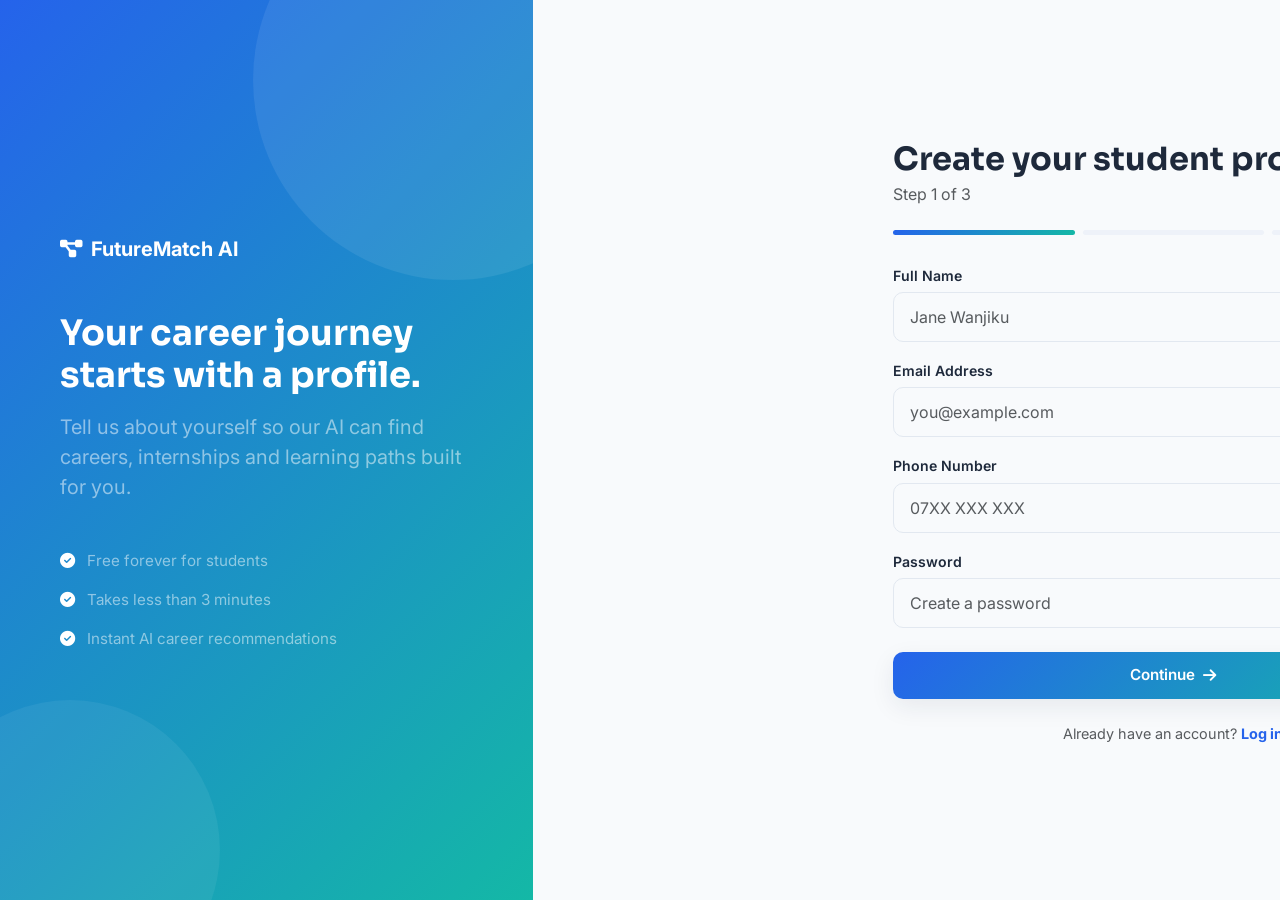
==== register.html @ 55854dee "Initial commit" ====
<!DOCTYPE html>
<html lang="en">
<head>
<meta charset="UTF-8">
<meta name="viewport" content="width=device-width, initial-scale=1.0">
<title>Create Account — FutureMatch AI</title>
<link rel="preconnect" href="https://fonts.googleapis.com">
<link href="https://fonts.googleapis.com/css2?family=Sora:wght@400;600;700;800&family=Inter:wght@400;500;600;700&display=swap" rel="stylesheet">
<link href="https://cdnjs.cloudflare.com/ajax/libs/bootstrap/5.3.3/css/bootstrap.min.css" rel="stylesheet">
<link href="https://cdnjs.cloudflare.com/ajax/libs/font-awesome/6.5.1/css/all.min.css" rel="stylesheet">
<link href="css/style.css" rel="stylesheet">
<link href="css/dashboard.css" rel="stylesheet">
<link href="css/responsive.css" rel="stylesheet">
</head>
<body>

<div id="loading-screen">
  <div class="loader-logo"><i class="fa-solid fa-diagram-project"></i> FutureMatch AI</div>
  <div class="loader-bar"></div>
</div>

<div class="auth-wrapper">
  <div class="col-lg-5 auth-visual d-none d-lg-flex">
    <div class="content">
      <a href="index.html" class="d-inline-flex align-items-center gap-2 text-white text-decoration-none mb-5 fs-5 fw-bold">
        <i class="fa-solid fa-diagram-project"></i> FutureMatch AI
      </a>
      <h1 class="text-white mb-3" style="font-size:2.2rem;">Your career journey starts with a profile.</h1>
      <p class="text-white-50 fs-5 mb-5">Tell us about yourself so our AI can find careers, internships and learning paths built for you.</p>
      <ul class="list-unstyled text-white-50" style="font-size:0.95rem;">
        <li class="mb-3"><i class="fa-solid fa-circle-check text-white me-2"></i> Free forever for students</li>
        <li class="mb-3"><i class="fa-solid fa-circle-check text-white me-2"></i> Takes less than 3 minutes</li>
        <li class="mb-3"><i class="fa-solid fa-circle-check text-white me-2"></i> Instant AI career recommendations</li>
      </ul>
    </div>
  </div>

  <div class="col-lg-7 auth-form-side w-100">
    <div class="auth-card" style="max-width:560px;">
      <div class="logo-row d-lg-none">
        <span class="brand-icon"><i class="fa-solid fa-diagram-project"></i></span>
        <span class="fw-bold fs-5">FutureMatch AI</span>
      </div>
      <div class="d-flex justify-content-between align-items-center mb-4">
        <div>
          <h2 class="mb-1">Create your student profile</h2>
          <p class="text-muted mb-0">Step <span id="stepIndicatorText">1</span> of 3</p>
        </div>
        <button class="theme-toggle-btn"><i class="fa-solid fa-moon"></i></button>
      </div>

      <div class="step-indicator">
        <div class="dot active" id="dot1"></div>
        <div class="dot" id="dot2"></div>
        <div class="dot" id="dot3"></div>
      </div>

      <form id="registerForm">
        <!-- Step 1: Basic info -->
        <div class="form-step active" id="step1">
          <div class="mb-3">
            <label class="form-label">Full Name</label>
            <input type="text" id="regName" class="form-control" placeholder="Jane Wanjiku" required>
          </div>
          <div class="mb-3">
            <label class="form-label">Email Address</label>
            <input type="email" id="regEmail" class="form-control" placeholder="you@example.com" required>
          </div>
          <div class="mb-3">
            <label class="form-label">Phone Number</label>
            <input type="tel" id="regPhone" class="form-control" placeholder="07XX XXX XXX" required>
          </div>
          <div class="mb-4">
            <label class="form-label">Password</label>
            <input type="password" id="regPassword" class="form-control" placeholder="Create a password" required minlength="4">
          </div>
          <button type="button" class="btn btn-primary btn-block" onclick="goToStep(2)">Continue <i class="fa-solid fa-arrow-right"></i></button>
        </div>

        <!-- Step 2: Institution & Course -->
        <div class="form-step" id="step2">
          <div class="mb-3">
            <label class="form-label">Institution</label>
            <input type="text" id="regInstitution" class="form-control" placeholder="e.g. Kabete National Polytechnic" required>
          </div>
          <div class="mb-4">
            <label class="form-label">Course of Study</label>
            <select id="regCourse" class="form-select" required>
              <option value="">Select your course</option>
              <option>ICT / Computer Studies</option>
              <option>Electrical Engineering</option>
              <option>Mechanical Engineering</option>
              <option>Business Studies</option>
              <option>Design & Media</option>
              <option>Other</option>
            </select>
          </div>
          <div class="d-flex gap-2">
            <button type="button" class="btn btn-outline btn-block" onclick="goToStep(1)"><i class="fa-solid fa-arrow-left"></i> Back</button>
            <button type="button" class="btn btn-primary btn-block" onclick="goToStep(3)">Continue <i class="fa-solid fa-arrow-right"></i></button>
          </div>
        </div>

        <!-- Step 3: Skills & Interests -->
        <div class="form-step" id="step3">
          <div class="mb-4">
            <label class="form-label">Your Skills <span class="text-muted fw-normal">(select all that apply)</span></label>
            <div class="chip-select" id="skillChips"></div>
          </div>
          <div class="mb-4">
            <label class="form-label">Your Interests <span class="text-muted fw-normal">(select all that apply)</span></label>
            <div class="chip-select" id="interestChips"></div>
          </div>
          <div class="d-flex gap-2">
            <button type="button" class="btn btn-outline btn-block" onclick="goToStep(2)"><i class="fa-solid fa-arrow-left"></i> Back</button>
            <button type="submit" class="btn btn-primary btn-block">Create Account <i class="fa-solid fa-check"></i></button>
          </div>
        </div>
      </form>

      <p class="text-center text-muted mt-4" style="font-size:0.9rem;">
        Already have an account? <a href="login.html" class="fw-bold" style="color:var(--primary);">Log in</a>
      </p>
    </div>
  </div>
</div>

<script src="https://cdnjs.cloudflare.com/ajax/libs/bootstrap/5.3.3/js/bootstrap.bundle.min.js"></script>
<script src="js/data.js"></script>
<script src="js/app.js"></script>
<script>
  // Populate skill & interest chips from data.js
  const skillChipsEl = document.getElementById("skillChips");
  SKILL_OPTIONS.forEach(s => skillChipsEl.insertAdjacentHTML("beforeend", `<div class="chip" data-value="${s}">${s}</div>`));

  const interestChipsEl = document.getElementById("interestChips");
  INTEREST_OPTIONS.forEach(i => interestChipsEl.insertAdjacentHTML("beforeend", `<div class="chip" data-value="${i}">${i}</div>`));

  initChipGroup("#skillChips");
  initChipGroup("#interestChips");

  function goToStep(step) {
    // Basic validation for step 1
    if (step === 2) {
      const name = document.getElementById("regName").value.trim();
      const email = document.getElementById("regEmail").value.trim();
      const phone = document.getElementById("regPhone").value.trim();
      const password = document.getElementById("regPassword").value;
      if (!name || !email || !phone || password.length < 4) {
        alert("Please fill in all fields. Password must be at least 4 characters.");
        return;
      }
    }
    if (step === 3) {
      const institution = document.getElementById("regInstitution").value.trim();
      const course = document.getElementById("regCourse").value;
      if (!institution || !course) {
        alert("Please complete your institution and course.");
        return;
      }
    }
    document.querySelectorAll(".form-step").forEach(el => el.classList.remove("active"));
    document.getElementById("step" + step).classList.add("active");
    document.querySelectorAll(".step-indicator .dot").forEach((dot, i) => {
      dot.classList.toggle("active", i < step);
    });
    document.getElementById("stepIndicatorText").textContent = step;
  }

  document.getElementById("registerForm").addEventListener("submit", function (e) {
    e.preventDefault();
    const skills = getActiveChips("#skillChips");
    const interests = getActiveChips("#interestChips");
    if (!skills.length || !interests.length) {
      alert("Please select at least one skill and one interest.");
      return;
    }
    FMAuth.saveUser({
      name: document.getElementById("regName").value.trim(),
      email: document.getElementById("regEmail").value.trim(),
      phone: document.getElementById("regPhone").value.trim(),
      institution: document.getElementById("regInstitution").value.trim(),
      course: document.getElementById("regCourse").value,
      skills: skills,
      interests: interests,
      loggedIn: true
    });
    window.location.href = "assessment.html";
  });
</script>
</body>
</html>
---- css/style.css ----
/* ============================================================
   FutureMatch AI — style.css
   Global tokens + base styles + landing page.
   ============================================================ */

/* ---------- Design Tokens ---------- */
:root {
  --primary: #2563EB;
  --primary-dark: #1D4ED8;
  --primary-light: #93C5FD;
  --secondary: #14B8A6;
  --accent: #F59E0B;
  --bg: #F8FAFC;
  --bg-alt: #EEF2F9;
  --text-dark: #1E293B;
  --text-muted: #64748B;
  --white: #FFFFFF;
  --border: #E2E8F0;
  --radius-sm: 10px;
  --radius-md: 16px;
  --radius-lg: 24px;
  --shadow-sm: 0 2px 8px rgba(30, 41, 59, 0.06);
  --shadow-md: 0 8px 24px rgba(30, 41, 59, 0.08);
  --shadow-lg: 0 20px 45px rgba(37, 99, 235, 0.15);
  --gradient-primary: linear-gradient(135deg, #2563EB 0%, #14B8A6 100%);
  --gradient-accent: linear-gradient(135deg, #F59E0B 0%, #EF4444 100%);
  --font-display: 'Sora', sans-serif;
  --font-body: 'Inter', sans-serif;
  --transition: all 0.3s cubic-bezier(0.4, 0, 0.2, 1);
}

[data-theme="dark"] {
  --bg: #0F172A;
  --bg-alt: #1E293B;
  --text-dark: #F1F5F9;
  --text-muted: #94A3B8;
  --white: #1E293B;
  --border: #334155;
  --shadow-sm: 0 2px 8px rgba(0, 0, 0, 0.3);
  --shadow-md: 0 8px 24px rgba(0, 0, 0, 0.35);
}

/* ---------- Base ---------- */
* { box-sizing: border-box; }

html { scroll-behavior: smooth; }

body {
  font-family: var(--font-body);
  background: var(--bg);
  color: var(--text-dark);
  margin: 0;
  transition: background 0.4s ease, color 0.4s ease;
  overflow-x: hidden;
}

h1, h2, h3, h4, h5, h6 {
  font-family: var(--font-display);
  font-weight: 700;
  color: var(--text-dark);
}

a { text-decoration: none; color: inherit; }

::selection { background: var(--primary-light); color: var(--text-dark); }

.section-eyebrow {
  display: inline-flex;
  align-items: center;
  gap: 8px;
  font-size: 0.78rem;
  font-weight: 700;
  letter-spacing: 0.08em;
  text-transform: uppercase;
  color: var(--primary);
  background: rgba(37, 99, 235, 0.08);
  padding: 6px 14px;
  border-radius: 999px;
  margin-bottom: 14px;
}

.section-title { font-size: clamp(1.8rem, 3.5vw, 2.6rem); margin-bottom: 12px; }
.section-subtitle { color: var(--text-muted); font-size: 1.05rem; max-width: 640px; }
.text-gradient {
  background: var(--gradient-primary);
  -webkit-background-clip: text;
  background-clip: text;
  color: transparent;
}

/* ---------- Buttons ---------- */
.btn {
  display: inline-flex;
  align-items: center;
  justify-content: center;
  gap: 8px;
  font-family: var(--font-body);
  font-weight: 600;
  border-radius: var(--radius-sm);
  padding: 12px 26px;
  border: none;
  cursor: pointer;
  transition: var(--transition);
  font-size: 0.95rem;
}
.btn-primary {
  background: var(--gradient-primary);
  color: #fff;
  box-shadow: var(--shadow-md);
}
.btn-primary:hover { transform: translateY(-3px); box-shadow: var(--shadow-lg); color: #fff; }
.btn-outline {
  background: transparent;
  border: 2px solid var(--primary);
  color: var(--primary);
}
.btn-outline:hover { background: var(--primary); color: #fff; transform: translateY(-3px); }
.btn-accent {
  background: var(--gradient-accent);
  color: #fff;
  box-shadow: 0 8px 24px rgba(245, 158, 11, 0.25);
}
.btn-accent:hover { transform: translateY(-3px); color: #fff; }
.btn-light { background: #fff; color: var(--primary); }
.btn-light:hover { transform: translateY(-3px); color: var(--primary); }
.btn-block { width: 100%; }
.btn-sm { padding: 8px 18px; font-size: 0.85rem; }

/* ---------- Loading Screen ---------- */
#loading-screen {
  position: fixed; inset: 0; z-index: 9999;
  background: var(--gradient-primary);
  display: flex; align-items: center; justify-content: center;
  flex-direction: column; gap: 18px;
  transition: opacity 0.6s ease, visibility 0.6s ease;
}
#loading-screen.hidden { opacity: 0; visibility: hidden; }
.loader-logo {
  font-family: var(--font-display); font-weight: 800; font-size: 1.8rem; color: #fff;
  display: flex; align-items: center; gap: 10px;
}
.loader-bar {
  width: 180px; height: 4px; background: rgba(255,255,255,0.25); border-radius: 4px; overflow: hidden;
}
.loader-bar::after {
  content: ''; display: block; width: 40%; height: 100%; background: #fff; border-radius: 4px;
  animation: loaderMove 1.1s ease-in-out infinite;
}
@keyframes loaderMove {
  0% { transform: translateX(-100%); }
  100% { transform: translateX(350%); }
}

/* ---------- Navbar ---------- */
.navbar {
  position: fixed; top: 0; left: 0; right: 0; z-index: 1000;
  padding: 16px 0;
  background: rgba(248, 250, 252, 0.7);
  backdrop-filter: blur(16px);
  -webkit-backdrop-filter: blur(16px);
  border-bottom: 1px solid rgba(226, 232, 240, 0.6);
  transition: var(--transition);
}
[data-theme="dark"] .navbar { background: rgba(15, 23, 42, 0.75); border-bottom-color: rgba(51,65,85,0.6); }
.navbar.scrolled { box-shadow: var(--shadow-sm); padding: 10px 0; }
.navbar-brand {
  font-family: var(--font-display); font-weight: 800; font-size: 1.35rem;
  display: flex; align-items: center; gap: 10px; color: var(--text-dark);
}
.navbar-brand .brand-icon {
  width: 38px; height: 38px; border-radius: 10px; background: var(--gradient-primary);
  display: flex; align-items: center; justify-content: center; color: #fff; font-size: 1rem;
}
.nav-link-custom {
  font-weight: 600; font-size: 0.94rem; color: var(--text-dark) !important;
  padding: 8px 16px !important; border-radius: 999px; transition: var(--transition);
}
.nav-link-custom:hover, .nav-link-custom.active { background: rgba(37,99,235,0.08); color: var(--primary) !important; }
.theme-toggle-btn {
  width: 40px; height: 40px; border-radius: 50%; border: 1px solid var(--border);
  background: var(--white); display: flex; align-items: center; justify-content: center;
  cursor: pointer; color: var(--text-dark); transition: var(--transition);
}
.theme-toggle-btn:hover { border-color: var(--primary); color: var(--primary); }

/* ---------- Hero ---------- */
.hero {
  padding: 160px 0 100px;
  position: relative;
  overflow: hidden;
  background:
    radial-gradient(circle at 15% 20%, rgba(37,99,235,0.10), transparent 40%),
    radial-gradient(circle at 85% 30%, rgba(20,184,166,0.12), transparent 45%);
}
.hero-badge {
  display: inline-flex; align-items: center; gap: 8px;
  background: rgba(20,184,166,0.1); color: var(--secondary);
  padding: 8px 16px; border-radius: 999px; font-weight: 600; font-size: 0.85rem; margin-bottom: 22px;
}
.hero h1 { font-size: clamp(2.3rem, 5vw, 3.6rem); line-height: 1.12; margin-bottom: 20px; }
.hero p.lead { color: var(--text-muted); font-size: 1.15rem; max-width: 520px; margin-bottom: 32px; }
.hero-cta { display: flex; gap: 16px; flex-wrap: wrap; margin-bottom: 44px; }
.hero-trust { display: flex; align-items: center; gap: 14px; }
.hero-trust .avatars { display: flex; }
.hero-trust .avatars span {
  width: 34px; height: 34px; border-radius: 50%; background: var(--gradient-primary); color: #fff;
  font-size: 0.7rem; font-weight: 700; display: flex; align-items: center; justify-content: center;
  border: 2px solid var(--bg); margin-left: -10px;
}
.hero-trust .avatars span:first-child { margin-left: 0; }
.hero-visual {
  position: relative;
}
.hero-card-main {
  background: rgba(255,255,255,0.75);
  backdrop-filter: blur(20px);
  border: 1px solid rgba(255,255,255,0.5);
  border-radius: var(--radius-lg);
  box-shadow: var(--shadow-lg);
  padding: 28px;
  transform: rotate(-2deg);
}
[data-theme="dark"] .hero-card-main { background: rgba(30,41,59,0.75); border-color: rgba(51,65,85,0.6); }
.hero-card-main .match-ring { display: flex; align-items: center; gap: 16px; margin-bottom: 18px; }
.hero-float-card {
  position: absolute;
  background: var(--white);
  border-radius: var(--radius-md);
  box-shadow: var(--shadow-md);
  padding: 14px 18px;
  display: flex; align-items: center; gap: 10px;
  animation: floatY 4s ease-in-out infinite;
  font-weight: 600; font-size: 0.85rem;
}
.hero-float-card.card-1 { top: -20px; right: -10px; animation-delay: 0s; }
.hero-float-card.card-2 { bottom: 10px; left: -30px; animation-delay: 1.2s; }
@keyframes floatY { 0%,100% { transform: translateY(0);} 50% { transform: translateY(-14px);} }

/* ---------- Stats strip ---------- */
.stats-strip {
  background: var(--gradient-primary);
  padding: 50px 0;
}
.stat-item { text-align: center; color: #fff; }
.stat-number { font-family: var(--font-display); font-size: clamp(1.8rem,3vw,2.6rem); font-weight: 800; }
.stat-label { opacity: 0.85; font-size: 0.9rem; font-weight: 500; }

/* ---------- Problem / Solution ---------- */
.problem-solution { padding: 100px 0; }
.ps-card {
  border-radius: var(--radius-lg); padding: 36px; height: 100%;
  border: 1px solid var(--border);
}
.ps-card.problem { background: linear-gradient(160deg, rgba(239,68,68,0.06), transparent); }
.ps-card.solution { background: linear-gradient(160deg, rgba(20,184,166,0.08), transparent); }
.ps-icon {
  width: 54px; height: 54px; border-radius: 14px; display: flex; align-items: center; justify-content: center;
  font-size: 1.3rem; margin-bottom: 18px; color: #fff;
}
.ps-card.problem .ps-icon { background: linear-gradient(135deg,#EF4444,#F59E0B); }
.ps-card.solution .ps-icon { background: var(--gradient-primary); }
.ps-list { list-style: none; padding: 0; margin: 18px 0 0; }
.ps-list li { display: flex; gap: 10px; margin-bottom: 12px; color: var(--text-muted); font-size: 0.95rem; }
.ps-list li i { color: var(--secondary); margin-top: 3px; }
.ps-card.problem .ps-list li i { color: #EF4444; }

/* ---------- Features ---------- */
.features { padding: 100px 0; background: var(--bg-alt); }
.feature-card {
  background: var(--white); border-radius: var(--radius-lg); padding: 32px;
  height: 100%; border: 1px solid var(--border); transition: var(--transition);
  box-shadow: var(--shadow-sm);
}
.feature-card:hover { transform: translateY(-8px); box-shadow: var(--shadow-lg); border-color: transparent; }
.feature-icon {
  width: 56px; height: 56px; border-radius: 16px; display: flex; align-items: center; justify-content: center;
  font-size: 1.4rem; color: #fff; margin-bottom: 20px; background: var(--gradient-primary);
}
.feature-card:nth-child(2) .feature-icon,
.feature-card:nth-of-type(2n) .feature-icon { background: linear-gradient(135deg,#14B8A6,#2563EB); }
.feature-card h4 { font-size: 1.15rem; margin-bottom: 10px; }
.feature-card p { color: var(--text-muted); font-size: 0.93rem; margin: 0; }

/* ---------- How it works ---------- */
.how-it-works { padding: 100px 0; }
.step-card { text-align: center; padding: 20px; position: relative; }
.step-number {
  width: 62px; height: 62px; border-radius: 50%; background: var(--gradient-primary); color: #fff;
  display: flex; align-items: center; justify-content: center; font-family: var(--font-display);
  font-weight: 800; font-size: 1.3rem; margin: 0 auto 20px; box-shadow: var(--shadow-md);
}
.step-card h5 { margin-bottom: 8px; }
.step-card p { color: var(--text-muted); font-size: 0.9rem; }
.step-connector {
  position: absolute; top: 30px; left: calc(50% + 45px); width: calc(100% - 90px);
  border-top: 2px dashed var(--border);
}

/* ---------- Testimonials ---------- */
.testimonials { padding: 100px 0; background: var(--bg-alt); }
.testimonial-card {
  background: var(--white); border-radius: var(--radius-lg); padding: 30px;
  box-shadow: var(--shadow-sm); border: 1px solid var(--border); height: 100%;
}
.testimonial-card .quote-icon { color: var(--primary-light); font-size: 1.8rem; margin-bottom: 14px; }
.testimonial-card p.quote { color: var(--text-dark); font-size: 0.95rem; margin-bottom: 20px; }
.testimonial-person { display: flex; align-items: center; gap: 12px; }
.testimonial-avatar {
  width: 44px; height: 44px; border-radius: 50%; background: var(--gradient-primary); color: #fff;
  display: flex; align-items: center; justify-content: center; font-weight: 700; font-size: 0.85rem;
}
.testimonial-person .name { font-weight: 700; font-size: 0.9rem; }
.testimonial-person .role { color: var(--text-muted); font-size: 0.78rem; }

/* ---------- Team ---------- */
.team-section { padding: 100px 0; }
.team-card { text-align: center; padding: 24px; border-radius: var(--radius-lg); transition: var(--transition); }
.team-card:hover { background: var(--bg-alt); transform: translateY(-6px); }
.team-avatar {
  width: 90px; height: 90px; border-radius: 50%; background: var(--gradient-primary); color: #fff;
  display: flex; align-items: center; justify-content: center; font-weight: 800; font-size: 1.5rem;
  margin: 0 auto 16px; box-shadow: var(--shadow-md);
}
.team-card h5 { margin-bottom: 4px; }
.team-card p { color: var(--text-muted); font-size: 0.85rem; margin: 0; }

/* ---------- FAQ ---------- */
.faq-section { padding: 100px 0; background: var(--bg-alt); }
.accordion-item {
  border: 1px solid var(--border) !important; border-radius: var(--radius-md) !important;
  margin-bottom: 14px; overflow: hidden; background: var(--white) !important;
}
.accordion-button {
  font-weight: 700 !important; background: var(--white) !important; color: var(--text-dark) !important;
  padding: 20px !important;
}
.accordion-button:not(.collapsed) { color: var(--primary) !important; box-shadow: none !important; }
.accordion-button:focus { box-shadow: none !important; }
.accordion-body { color: var(--text-muted); padding: 0 20px 20px !important; }

/* ---------- Contact ---------- */
.contact-section { padding: 100px 0; }
.contact-form-card {
  background: var(--white); border-radius: var(--radius-lg); padding: 40px;
  box-shadow: var(--shadow-md); border: 1px solid var(--border);
}
.form-control, .form-select {
  border-radius: var(--radius-sm) !important; border: 1px solid var(--border) !important;
  padding: 12px 16px !important; background: var(--bg) !important; color: var(--text-dark) !important;
}
.form-control:focus, .form-select:focus {
  border-color: var(--primary) !important; box-shadow: 0 0 0 4px rgba(37,99,235,0.12) !important;
}
.form-label { font-weight: 600; font-size: 0.88rem; margin-bottom: 6px; }
.contact-info-item { display: flex; gap: 16px; margin-bottom: 26px; }
.contact-info-icon {
  width: 48px; height: 48px; border-radius: 14px; background: rgba(37,99,235,0.1); color: var(--primary);
  display: flex; align-items: center; justify-content: center; font-size: 1.1rem; flex-shrink: 0;
}

/* ---------- Footer ---------- */
.site-footer { background: #0F172A; color: #CBD5E1; padding: 70px 0 24px; }
.site-footer h6 { color: #fff; font-weight: 700; margin-bottom: 18px; font-size: 0.95rem; }
.site-footer a.footer-link { color: #94A3B8; font-size: 0.9rem; display: block; margin-bottom: 10px; transition: var(--transition); }
.site-footer a.footer-link:hover { color: var(--secondary); padding-left: 4px; }
.footer-brand { display: flex; align-items: center; gap: 10px; margin-bottom: 16px; }
.footer-social { display: flex; gap: 10px; margin-top: 18px; }
.footer-social a {
  width: 38px; height: 38px; border-radius: 50%; background: rgba(255,255,255,0.06);
  display: flex; align-items: center; justify-content: center; color: #fff; transition: var(--transition);
}
.footer-social a:hover { background: var(--gradient-primary); transform: translateY(-3px); }
.footer-bottom { border-top: 1px solid rgba(255,255,255,0.08); margin-top: 40px; padding-top: 24px; text-align: center; font-size: 0.82rem; color: #64748B; }

/* ---------- Back to top ---------- */
#back-to-top {
  position: fixed; bottom: 28px; right: 28px; width: 48px; height: 48px; border-radius: 50%;
  background: var(--gradient-primary); color: #fff; display: flex; align-items: center; justify-content: center;
  box-shadow: var(--shadow-lg); border: none; cursor: pointer; z-index: 900;
  opacity: 0; visibility: hidden; transform: translateY(20px); transition: var(--transition);
}
#back-to-top.visible { opacity: 1; visibility: visible; transform: translateY(0); }

/* ---------- Scroll reveal ---------- */
.reveal { opacity: 0; transform: translateY(30px); transition: opacity 0.7s ease, transform 0.7s ease; }
.reveal.visible { opacity: 1; transform: translateY(0); }

/* ---------- Auth Pages ---------- */
.auth-wrapper {
  min-height: 100vh; display: flex; align-items: stretch;
}
.auth-visual {
  background: var(--gradient-primary); color: #fff; display: flex; flex-direction: column;
  justify-content: center; padding: 60px; position: relative; overflow: hidden;
}
.auth-visual::before {
  content: ''; position: absolute; width: 400px; height: 400px; border-radius: 50%;
  background: rgba(255,255,255,0.08); top: -120px; right: -120px;
}
.auth-visual::after {
  content: ''; position: absolute; width: 300px; height: 300px; border-radius: 50%;
  background: rgba(255,255,255,0.06); bottom: -100px; left: -80px;
}
.auth-visual .content { position: relative; z-index: 2; }
.auth-form-side { display: flex; align-items: center; justify-content: center; padding: 40px 20px; background: var(--bg); }
.auth-card { width: 100%; max-width: 440px; }
.auth-card .logo-row { display: flex; align-items: center; gap: 10px; margin-bottom: 30px; }
.auth-tabs { display: flex; gap: 8px; background: var(--bg-alt); padding: 6px; border-radius: 999px; margin-bottom: 30px; }
.auth-tabs a { flex: 1; text-align: center; padding: 10px; border-radius: 999px; font-weight: 600; font-size: 0.9rem; color: var(--text-muted); }
.auth-tabs a.active { background: var(--white); color: var(--primary); box-shadow: var(--shadow-sm); }
.form-check-label { font-size: 0.88rem; color: var(--text-muted); }
.divider-text { display: flex; align-items: center; gap: 12px; color: var(--text-muted); font-size: 0.82rem; margin: 24px 0; }
.divider-text::before, .divider-text::after { content: ''; flex: 1; height: 1px; background: var(--border); }
.social-auth-btn {
  display: flex; align-items: center; justify-content: center; gap: 10px; width: 100%;
  border: 1px solid var(--border); background: var(--white); padding: 11px; border-radius: var(--radius-sm);
  font-weight: 600; font-size: 0.88rem; color: var(--text-dark); margin-bottom: 10px; transition: var(--transition);
}
.social-auth-btn:hover { border-color: var(--primary); }

/* ---------- Chips ---------- */
.chip-select { display: flex; flex-wrap: wrap; gap: 8px; }
.chip {
  padding: 8px 16px; border-radius: 999px; border: 1.5px solid var(--border); font-size: 0.85rem;
  cursor: pointer; transition: var(--transition); font-weight: 600; color: var(--text-muted); background: var(--white);
}
.chip.active { background: var(--gradient-primary); color: #fff; border-color: transparent; }

/* ---------- Misc utility ---------- */
.badge-soft { background: rgba(37,99,235,0.1); color: var(--primary); font-weight: 600; padding: 5px 12px; border-radius: 999px; font-size: 0.75rem; }
.badge-soft.teal { background: rgba(20,184,166,0.12); color: var(--secondary); }
.badge-soft.amber { background: rgba(245,158,11,0.12); color: var(--accent); }
---- css/dashboard.css ----
/* ============================================================
   FutureMatch AI — dashboard.css
   Styles for all "app" screens: dashboard, assessment, careers,
   jobs, employer dashboard, admin dashboard.
   ============================================================ */

.app-body { background: var(--bg); min-height: 100vh; }

/* ---------- App shell / sidebar ---------- */
.app-shell { display: flex; min-height: 100vh; }

.app-sidebar {
  width: 260px; flex-shrink: 0; background: var(--white); border-right: 1px solid var(--border);
  padding: 24px 18px; position: sticky; top: 0; height: 100vh; overflow-y: auto; transition: var(--transition);
  z-index: 500;
}
.sidebar-brand { display: flex; align-items: center; gap: 10px; padding: 6px 10px 24px; font-family: var(--font-display); font-weight: 800; font-size: 1.2rem; }
.sidebar-nav { list-style: none; padding: 0; margin: 0; }
.sidebar-nav .nav-section-label { font-size: 0.72rem; text-transform: uppercase; letter-spacing: 0.06em; color: var(--text-muted); font-weight: 700; padding: 16px 12px 8px; }
.sidebar-nav li a {
  display: flex; align-items: center; gap: 12px; padding: 11px 14px; border-radius: var(--radius-sm);
  color: var(--text-muted); font-weight: 600; font-size: 0.9rem; margin-bottom: 4px; transition: var(--transition);
}
.sidebar-nav li a i { width: 20px; text-align: center; }
.sidebar-nav li a:hover { background: var(--bg-alt); color: var(--text-dark); }
.sidebar-nav li a.active { background: var(--gradient-primary); color: #fff; box-shadow: var(--shadow-sm); }
.sidebar-footer-card {
  margin-top: 20px; background: var(--bg-alt); border-radius: var(--radius-md); padding: 16px; text-align: center;
}

.app-main { flex: 1; min-width: 0; }

.app-topbar {
  position: sticky; top: 0; z-index: 400; background: rgba(248,250,252,0.85); backdrop-filter: blur(14px);
  border-bottom: 1px solid var(--border); padding: 14px 28px; display: flex; align-items: center; gap: 16px;
}
[data-theme="dark"] .app-topbar { background: rgba(15,23,42,0.85); }
.topbar-search {
  flex: 1; max-width: 380px; position: relative;
}
.topbar-search input {
  width: 100%; border: 1px solid var(--border); background: var(--white); border-radius: 999px;
  padding: 9px 16px 9px 40px; font-size: 0.88rem; color: var(--text-dark);
}
.topbar-search i { position: absolute; left: 15px; top: 50%; transform: translateY(-50%); color: var(--text-muted); }
.topbar-actions { display: flex; align-items: center; gap: 10px; margin-left: auto; }
.icon-btn {
  width: 42px; height: 42px; border-radius: 50%; border: 1px solid var(--border); background: var(--white);
  display: flex; align-items: center; justify-content: center; position: relative; cursor: pointer; color: var(--text-dark);
  transition: var(--transition);
}
.icon-btn:hover { border-color: var(--primary); color: var(--primary); }
.icon-btn .dot { position: absolute; top: 8px; right: 9px; width: 8px; height: 8px; border-radius: 50%; background: var(--accent); border: 2px solid var(--white); }
.topbar-profile { display: flex; align-items: center; gap: 10px; cursor: pointer; padding: 4px 10px 4px 4px; border-radius: 999px; }
.topbar-profile:hover { background: var(--bg-alt); }
.topbar-avatar {
  width: 38px; height: 38px; border-radius: 50%; background: var(--gradient-primary); color: #fff;
  display: flex; align-items: center; justify-content: center; font-weight: 700; font-size: 0.8rem;
}
.dropdown-panel {
  position: absolute; top: 60px; right: 20px; width: 320px; background: var(--white); border-radius: var(--radius-md);
  box-shadow: var(--shadow-lg); border: 1px solid var(--border); z-index: 800; overflow: hidden;
}
.dropdown-panel-header { padding: 16px 18px; border-bottom: 1px solid var(--border); font-weight: 700; }
.dropdown-panel-body { max-height: 340px; overflow-y: auto; }
.notif-item { display: flex; gap: 12px; padding: 14px 18px; border-bottom: 1px solid var(--border); font-size: 0.85rem; }
.notif-item:last-child { border-bottom: none; }
.notif-icon { width: 36px; height: 36px; border-radius: 50%; background: rgba(37,99,235,0.1); color: var(--primary); display: flex; align-items: center; justify-content: center; flex-shrink: 0; }
.notif-item .time { color: var(--text-muted); font-size: 0.75rem; }
.profile-menu-item { display: flex; align-items: center; gap: 10px; padding: 12px 18px; font-size: 0.88rem; font-weight: 600; color: var(--text-dark); }
.profile-menu-item:hover { background: var(--bg-alt); }

.app-content { padding: 28px; }

.mobile-sidebar-toggle { display: none; background: none; border: none; font-size: 1.3rem; color: var(--text-dark); }

/* ---------- Widget Cards ---------- */
.widget-card {
  background: var(--white); border-radius: var(--radius-lg); border: 1px solid var(--border);
  box-shadow: var(--shadow-sm); padding: 24px; height: 100%;
}
.widget-card .widget-header { display: flex; align-items: center; justify-content: between; margin-bottom: 18px; }
.widget-card .widget-header h5 { margin: 0; font-size: 1.02rem; }

.welcome-banner {
  background: var(--gradient-primary); border-radius: var(--radius-lg); padding: 32px; color: #fff;
  position: relative; overflow: hidden; margin-bottom: 24px;
}
.welcome-banner::after {
  content: ''; position: absolute; width: 260px; height: 260px; background: rgba(255,255,255,0.08);
  border-radius: 50%; top: -100px; right: -60px;
}

.match-score-ring { position: relative; width: 130px; height: 130px; }
.match-score-ring svg { transform: rotate(-90deg); }
.match-score-ring .ring-bg { fill: none; stroke: rgba(255,255,255,0.25); stroke-width: 10; }
.match-score-ring .ring-fg { fill: none; stroke: #fff; stroke-width: 10; stroke-linecap: round; transition: stroke-dashoffset 1.2s ease; }
.match-score-ring .ring-label {
  position: absolute; inset: 0; display: flex; flex-direction: column; align-items: center; justify-content: center;
}
.match-score-ring .ring-label .score { font-size: 1.7rem; font-weight: 800; font-family: var(--font-display); }
.match-score-ring .ring-label .lbl { font-size: 0.7rem; opacity: 0.85; }

.stat-tile {
  background: var(--white); border: 1px solid var(--border); border-radius: var(--radius-md); padding: 20px;
  display: flex; align-items: center; gap: 14px;
}
.stat-tile .stat-icon { width: 48px; height: 48px; border-radius: 12px; display: flex; align-items: center; justify-content: center; color: #fff; font-size: 1.1rem; }
.stat-tile .stat-val { font-family: var(--font-display); font-weight: 800; font-size: 1.4rem; }
.stat-tile .stat-lbl { color: var(--text-muted); font-size: 0.8rem; }

.insight-item {
  display: flex; gap: 14px; padding: 14px 0; border-bottom: 1px solid var(--border);
}
.insight-item:last-child { border-bottom: none; }
.insight-icon {
  width: 40px; height: 40px; border-radius: 12px; background: rgba(20,184,166,0.12); color: var(--secondary);
  display: flex; align-items: center; justify-content: center; flex-shrink: 0;
}
.insight-item p { margin: 0; font-size: 0.88rem; color: var(--text-dark); }

.career-mini-card {
  display: flex; align-items: center; gap: 14px; padding: 14px; border: 1px solid var(--border); border-radius: var(--radius-md);
  margin-bottom: 10px; transition: var(--transition);
}
.career-mini-card:hover { border-color: var(--primary); transform: translateX(4px); }
.career-mini-icon {
  width: 46px; height: 46px; border-radius: 12px; background: var(--gradient-primary); color: #fff;
  display: flex; align-items: center; justify-content: center; font-size: 1.1rem; flex-shrink: 0;
}
.career-mini-card .match-pct { font-weight: 800; font-family: var(--font-display); color: var(--primary); }

.roadmap-track { list-style: none; padding: 0; margin: 0; position: relative; }
.roadmap-track li { display: flex; gap: 16px; padding-bottom: 26px; position: relative; }
.roadmap-track li:last-child { padding-bottom: 0; }
.roadmap-track li::before {
  content: ''; position: absolute; left: 13px; top: 30px; bottom: 0; width: 2px; background: var(--border);
}
.roadmap-track li:last-child::before { display: none; }
.roadmap-dot {
  width: 28px; height: 28px; border-radius: 50%; background: var(--white); border: 2px solid var(--border);
  display: flex; align-items: center; justify-content: center; flex-shrink: 0; font-size: 0.75rem; color: var(--text-muted); z-index: 1;
}
.roadmap-track li.done .roadmap-dot { background: var(--secondary); border-color: var(--secondary); color: #fff; }
.roadmap-stage { font-size: 0.72rem; text-transform: uppercase; letter-spacing: 0.05em; color: var(--text-muted); font-weight: 700; }
.roadmap-track li h6 { margin: 2px 0 0; }

.skill-progress-item { margin-bottom: 16px; }
.skill-progress-item .lbl-row { display: flex; justify-content: space-between; font-size: 0.85rem; font-weight: 600; margin-bottom: 6px; }
.progress-track { height: 8px; border-radius: 999px; background: var(--bg-alt); overflow: hidden; }
.progress-track .fill { height: 100%; border-radius: 999px; background: var(--gradient-primary); transition: width 1s ease; }

.saved-job-item { display: flex; align-items: center; gap: 12px; padding: 12px 0; border-bottom: 1px solid var(--border); }
.saved-job-item:last-child { border-bottom: none; }
.job-logo-sm {
  width: 42px; height: 42px; border-radius: 10px; background: var(--bg-alt); color: var(--primary);
  display: flex; align-items: center; justify-content: center; font-weight: 700; font-size: 0.78rem; flex-shrink: 0;
}

/* ---------- Assessment ---------- */
.assessment-wrap { max-width: 720px; margin: 0 auto; }
.quiz-progress { height: 10px; border-radius: 999px; background: var(--bg-alt); overflow: hidden; margin-bottom: 32px; }
.quiz-progress .fill { height: 100%; background: var(--gradient-primary); border-radius: 999px; transition: width 0.5s ease; }
.quiz-card {
  background: var(--white); border-radius: var(--radius-lg); border: 1px solid var(--border); box-shadow: var(--shadow-md);
  padding: 40px; text-align: center;
}
.quiz-question-num { color: var(--primary); font-weight: 700; font-size: 0.85rem; margin-bottom: 10px; }
.quiz-question { font-size: 1.4rem; margin-bottom: 30px; }
.quiz-options { display: grid; gap: 12px; text-align: left; }
.quiz-option {
  border: 1.5px solid var(--border); border-radius: var(--radius-md); padding: 16px 20px; cursor: pointer;
  transition: var(--transition); font-weight: 600; font-size: 0.95rem; display: flex; align-items: center; gap: 14px;
}
.quiz-option:hover { border-color: var(--primary); background: rgba(37,99,235,0.04); }
.quiz-option .opt-letter {
  width: 30px; height: 30px; border-radius: 50%; background: var(--bg-alt); display: flex; align-items: center;
  justify-content: center; font-size: 0.8rem; flex-shrink: 0;
}
.quiz-result-score {
  width: 160px; height: 160px; border-radius: 50%; background: var(--gradient-primary); color: #fff;
  display: flex; flex-direction: column; align-items: center; justify-content: center; margin: 0 auto 24px;
  box-shadow: var(--shadow-lg);
}
.quiz-result-score .num { font-size: 2.4rem; font-weight: 800; font-family: var(--font-display); }

/* ---------- Careers page ---------- */
.filter-bar { display: flex; flex-wrap: wrap; gap: 10px; margin-bottom: 24px; }
.career-full-card {
  background: var(--white); border-radius: var(--radius-lg); border: 1px solid var(--border); box-shadow: var(--shadow-sm);
  padding: 26px; height: 100%; transition: var(--transition);
}
.career-full-card:hover { box-shadow: var(--shadow-lg); transform: translateY(-6px); }
.career-full-card .top-row { display: flex; justify-content: space-between; align-items: flex-start; margin-bottom: 16px; }
.career-full-card .career-icon-lg {
  width: 54px; height: 54px; border-radius: 14px; background: var(--gradient-primary); color: #fff;
  display: flex; align-items: center; justify-content: center; font-size: 1.3rem;
}
.match-badge-lg {
  font-family: var(--font-display); font-weight: 800; font-size: 1.1rem; color: var(--secondary);
  background: rgba(20,184,166,0.1); padding: 6px 14px; border-radius: 999px;
}
.career-full-card p.desc { color: var(--text-muted); font-size: 0.88rem; margin-bottom: 16px; }
.skill-tag-row { display: flex; flex-wrap: wrap; gap: 6px; margin-bottom: 18px; }
.skill-tag { background: var(--bg-alt); color: var(--text-dark); font-size: 0.76rem; font-weight: 600; padding: 5px 10px; border-radius: 999px; }
.career-meta-row { display: flex; justify-content: space-between; align-items: center; font-size: 0.82rem; color: var(--text-muted); padding-top: 14px; border-top: 1px solid var(--border); }

/* ---------- Jobs page ---------- */
.job-card {
  background: var(--white); border-radius: var(--radius-lg); border: 1px solid var(--border); box-shadow: var(--shadow-sm);
  padding: 22px; margin-bottom: 14px; transition: var(--transition);
}
.job-card:hover { box-shadow: var(--shadow-md); border-color: var(--primary-light); }
.job-card .job-top { display: flex; gap: 14px; align-items: flex-start; }
.job-logo {
  width: 52px; height: 52px; border-radius: 14px; background: var(--gradient-primary); color: #fff;
  display: flex; align-items: center; justify-content: center; font-weight: 800; font-size: 0.9rem; flex-shrink: 0;
}
.job-card h6 { margin-bottom: 2px; }
.job-card .company { color: var(--text-muted); font-size: 0.85rem; }
.job-meta { display: flex; flex-wrap: wrap; gap: 14px; margin: 14px 0; font-size: 0.82rem; color: var(--text-muted); }
.job-meta span { display: flex; align-items: center; gap: 6px; }
.job-actions { display: flex; gap: 10px; align-items: center; }
.bookmark-btn {
  width: 42px; height: 42px; border-radius: 50%; border: 1px solid var(--border); background: var(--white);
  display: flex; align-items: center; justify-content: center; cursor: pointer; color: var(--text-muted); transition: var(--transition);
}
.bookmark-btn.active { background: rgba(245,158,11,0.12); border-color: var(--accent); color: var(--accent); }

/* ---------- Employer / Admin tables ---------- */
.data-table thead th { font-size: 0.76rem; text-transform: uppercase; letter-spacing: 0.04em; color: var(--text-muted); border-bottom: 2px solid var(--border); padding: 12px 16px; }
.data-table tbody td { padding: 14px 16px; font-size: 0.88rem; border-bottom: 1px solid var(--border); vertical-align: middle; }
.data-table tbody tr:hover { background: var(--bg-alt); }
.status-pill { padding: 5px 12px; border-radius: 999px; font-size: 0.75rem; font-weight: 700; }
.status-pill.new { background: rgba(37,99,235,0.1); color: var(--primary); }
.status-pill.shortlisted { background: rgba(245,158,11,0.12); color: var(--accent); }
.status-pill.hired { background: rgba(20,184,166,0.12); color: var(--secondary); }
.status-pill.rejected { background: rgba(239,68,68,0.1); color: #EF4444; }

.chart-card { background: var(--white); border: 1px solid var(--border); border-radius: var(--radius-lg); padding: 22px; box-shadow: var(--shadow-sm); }

/* ---------- Login/Register mini nav (uses navbar classes too) ---------- */
.form-step { display: none; }
.form-step.active { display: block; }
.step-indicator { display: flex; gap: 8px; margin-bottom: 28px; }
.step-indicator .dot { flex: 1; height: 5px; border-radius: 999px; background: var(--bg-alt); }
.step-indicator .dot.active { background: var(--gradient-primary); }
---- css/responsive.css ----
/* ============================================================
   FutureMatch AI — responsive.css
   Mobile-first breakpoint overrides.
   ============================================================ */

/* Tablets */
@media (max-width: 991.98px) {
  .app-sidebar {
    position: fixed; left: -280px; top: 0; height: 100vh; z-index: 1200; box-shadow: var(--shadow-lg);
  }
  .app-sidebar.open { left: 0; }
  .mobile-sidebar-toggle { display: inline-flex; align-items: center; justify-content: center; }
  .sidebar-overlay {
    display: none; position: fixed; inset: 0; background: rgba(15,23,42,0.5); z-index: 1100;
  }
  .sidebar-overlay.open { display: block; }
  .topbar-search { display: none; }
  .hero { padding: 130px 0 70px; text-align: center; }
  .hero-cta { justify-content: center; }
  .hero-trust { justify-content: center; }
  .hero-visual { margin-top: 50px; }
  .step-connector { display: none; }
  .auth-visual { display: none; }
}

/* Small tablets / large phones */
@media (max-width: 767.98px) {
  .section-title { font-size: 1.7rem; }
  .app-content { padding: 18px; }
  .app-topbar { padding: 12px 16px; }
  .welcome-banner { padding: 24px; text-align: center; }
  .welcome-banner .match-score-ring { margin: 20px auto 0; }
  .quiz-card { padding: 26px 20px; }
  .quiz-question { font-size: 1.15rem; }
  .dropdown-panel { width: calc(100vw - 40px); right: 20px; }
  .career-full-card .top-row { flex-direction: column; gap: 12px; }
  .job-card .job-top { flex-wrap: wrap; }
  .job-actions { flex-wrap: wrap; }
  .stats-strip .stat-item { margin-bottom: 20px; }
  .footer-brand { justify-content: center; }
  .site-footer { text-align: center; }
  .footer-social { justify-content: center; }
}

/* Phones */
@media (max-width: 575.98px) {
  .hero h1 { font-size: 2rem; }
  .hero-cta .btn { width: 100%; }
  .btn-block-mobile { width: 100%; }
  .quiz-options { gap: 10px; }
  .navbar-brand span.brand-text { display: none; }
  .stat-tile { flex-direction: column; text-align: center; }
}

/* Reduced motion */
@media (prefers-reduced-motion: reduce) {
  *, *::before, *::after { animation-duration: 0.001ms !important; animation-iteration-count: 1 !important; transition-duration: 0.001ms !important; scroll-behavior: auto !important; }
}
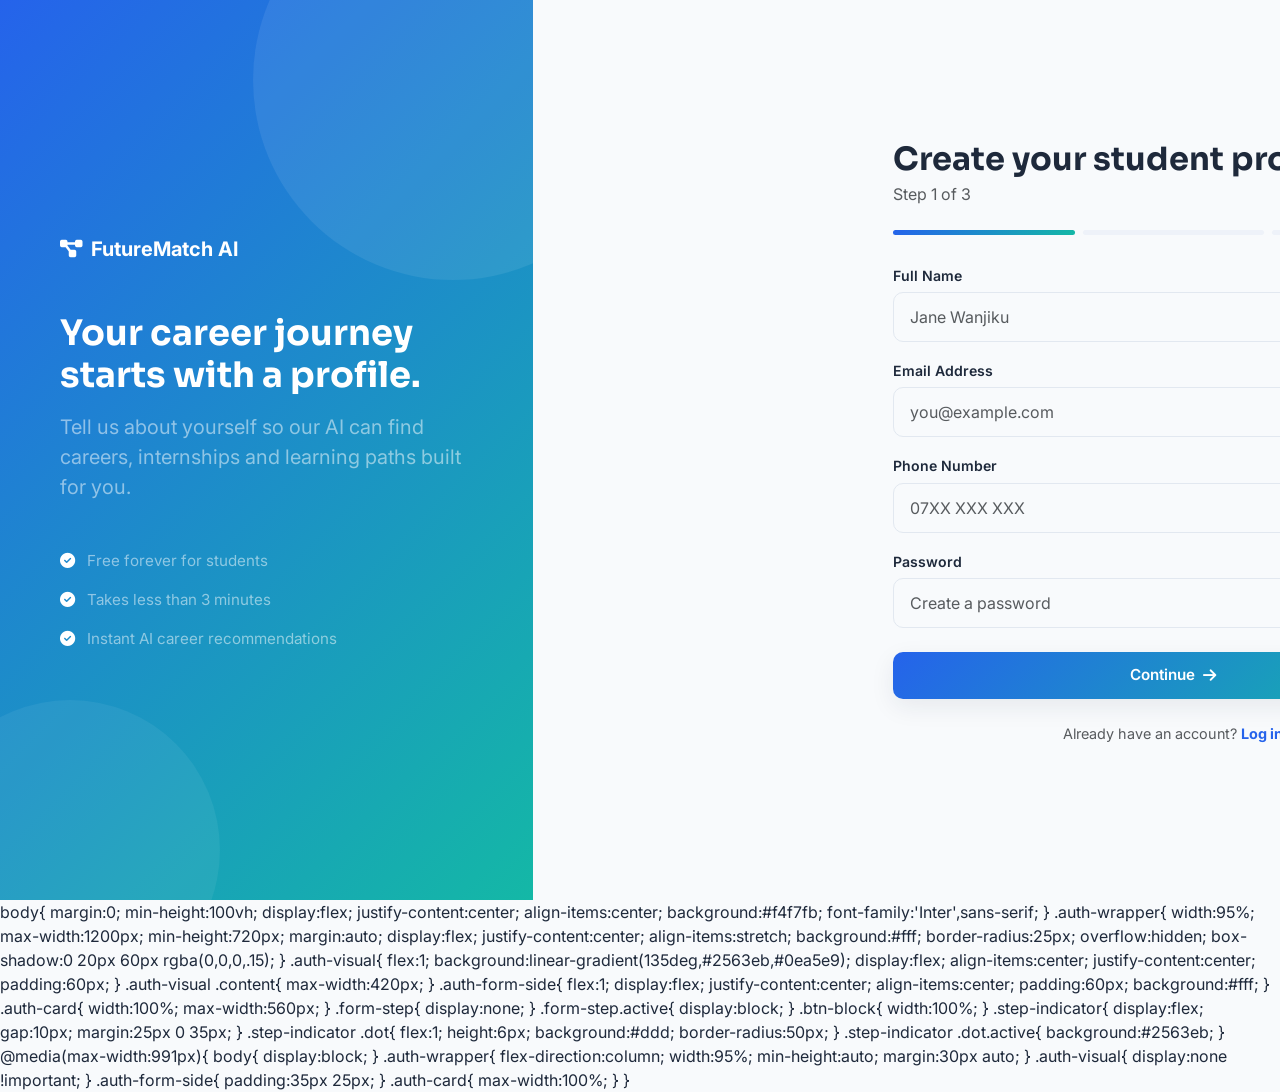
==== commit a6d5d59a: "Add CSS styles for registration page layout" ====
--- a/register.html
+++ b/register.html
@@ -190,3 +190,110 @@
 </script>
 </body>
 </html>
+
+body{
+    margin:0;
+    min-height:100vh;
+    display:flex;
+    justify-content:center;
+    align-items:center;
+    background:#f4f7fb;
+    font-family:'Inter',sans-serif;
+}
+
+.auth-wrapper{
+    width:95%;
+    max-width:1200px;
+    min-height:720px;
+    margin:auto;
+    display:flex;
+    justify-content:center;
+    align-items:stretch;
+    background:#fff;
+    border-radius:25px;
+    overflow:hidden;
+    box-shadow:0 20px 60px rgba(0,0,0,.15);
+}
+
+.auth-visual{
+    flex:1;
+    background:linear-gradient(135deg,#2563eb,#0ea5e9);
+    display:flex;
+    align-items:center;
+    justify-content:center;
+    padding:60px;
+}
+
+.auth-visual .content{
+    max-width:420px;
+}
+
+.auth-form-side{
+    flex:1;
+    display:flex;
+    justify-content:center;
+    align-items:center;
+    padding:60px;
+    background:#fff;
+}
+
+.auth-card{
+    width:100%;
+    max-width:560px;
+}
+
+.form-step{
+    display:none;
+}
+
+.form-step.active{
+    display:block;
+}
+
+.btn-block{
+    width:100%;
+}
+
+.step-indicator{
+    display:flex;
+    gap:10px;
+    margin:25px 0 35px;
+}
+
+.step-indicator .dot{
+    flex:1;
+    height:6px;
+    background:#ddd;
+    border-radius:50px;
+}
+
+.step-indicator .dot.active{
+    background:#2563eb;
+}
+
+@media(max-width:991px){
+
+body{
+    display:block;
+}
+
+.auth-wrapper{
+    flex-direction:column;
+    width:95%;
+    min-height:auto;
+    margin:30px auto;
+}
+
+.auth-visual{
+    display:none !important;
+}
+
+.auth-form-side{
+    padding:35px 25px;
+}
+
+.auth-card{
+    max-width:100%;
+}
+
+}
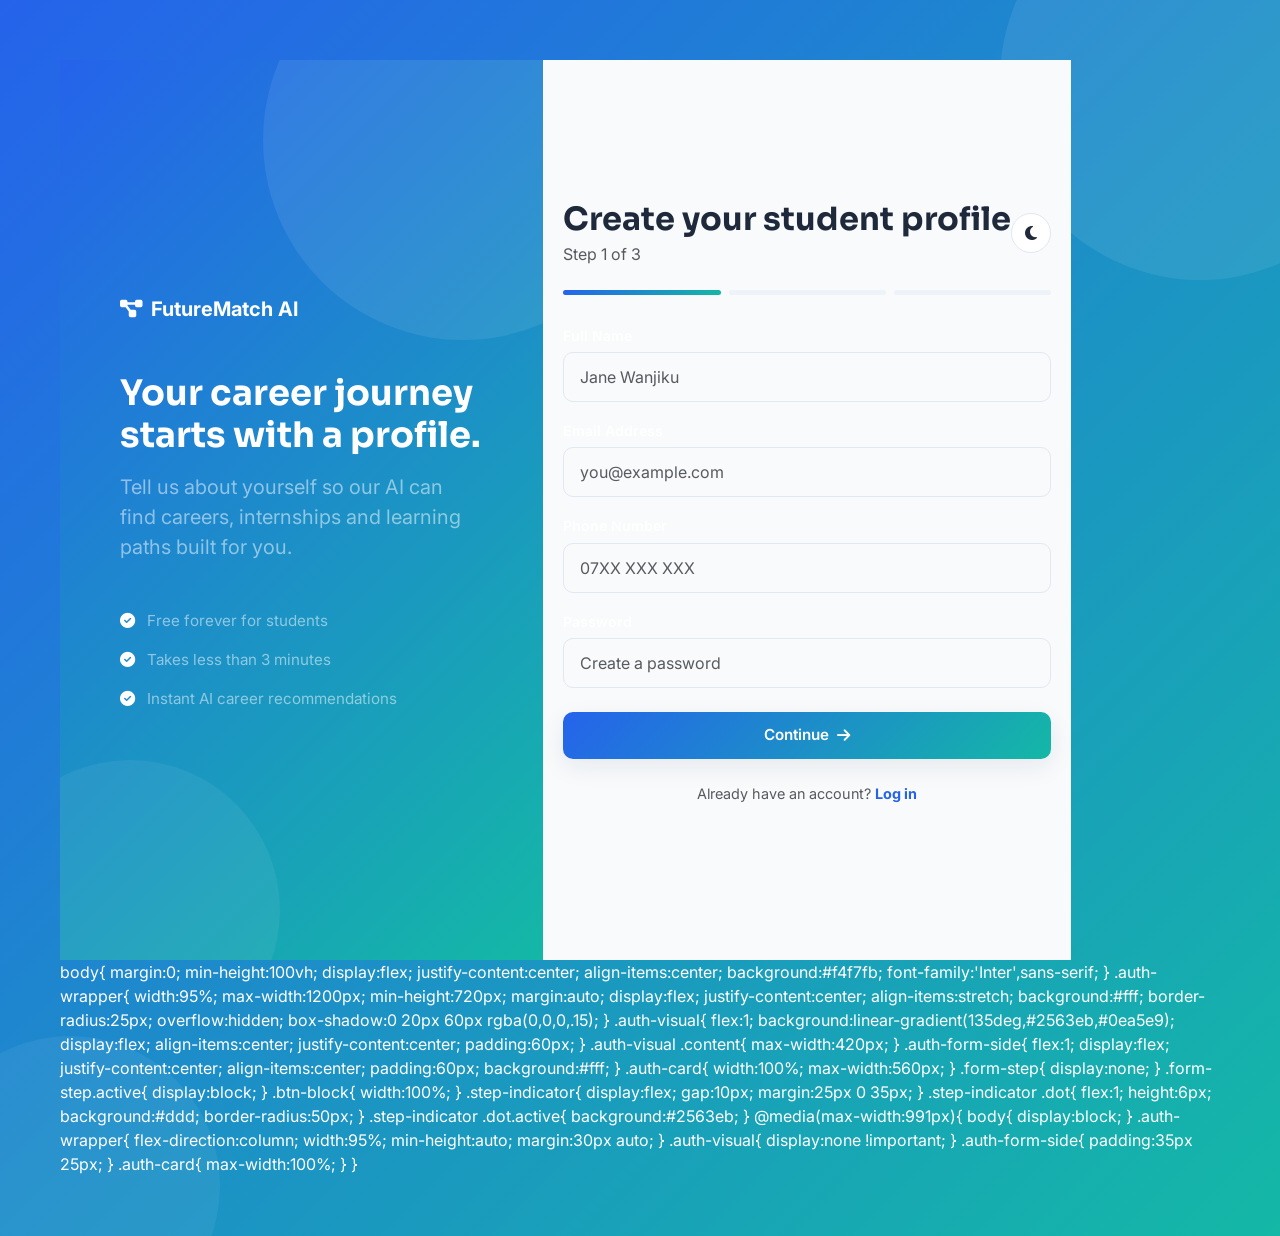
==== commit 45463a07: "Update register.html" ====
--- a/register.html
+++ b/register.html
@@ -18,7 +18,7 @@
   <div class="loader-logo"><i class="fa-solid fa-diagram-project"></i> FutureMatch AI</div>
   <div class="loader-bar"></div>
 </div>
-
+<div class="auth-visual">
 <div class="auth-wrapper">
   <div class="col-lg-5 auth-visual d-none d-lg-flex">
     <div class="content">
@@ -35,7 +35,7 @@
     </div>
   </div>
 
-  <div class="col-lg-7 auth-form-side w-100">
+ <div class="auth-form-side">
     <div class="auth-card" style="max-width:560px;">
       <div class="logo-row d-lg-none">
         <span class="brand-icon"><i class="fa-solid fa-diagram-project"></i></span>
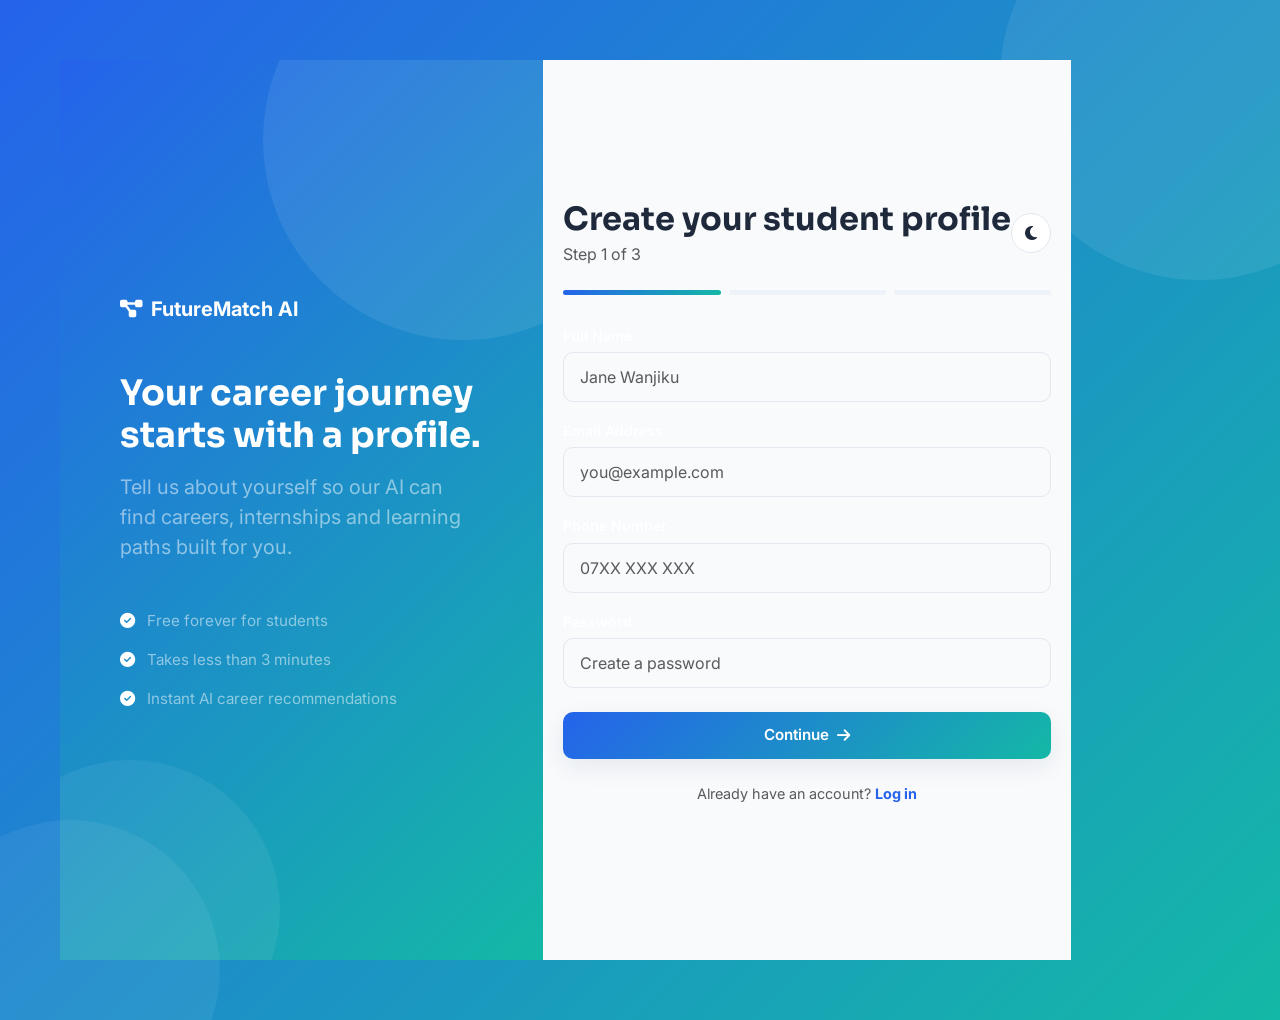
==== commit 55ad73ae: "Update register.html" ====
--- a/register.html
+++ b/register.html
@@ -191,109 +191,3 @@
 </body>
 </html>
 
-body{
-    margin:0;
-    min-height:100vh;
-    display:flex;
-    justify-content:center;
-    align-items:center;
-    background:#f4f7fb;
-    font-family:'Inter',sans-serif;
-}
-
-.auth-wrapper{
-    width:95%;
-    max-width:1200px;
-    min-height:720px;
-    margin:auto;
-    display:flex;
-    justify-content:center;
-    align-items:stretch;
-    background:#fff;
-    border-radius:25px;
-    overflow:hidden;
-    box-shadow:0 20px 60px rgba(0,0,0,.15);
-}
-
-.auth-visual{
-    flex:1;
-    background:linear-gradient(135deg,#2563eb,#0ea5e9);
-    display:flex;
-    align-items:center;
-    justify-content:center;
-    padding:60px;
-}
-
-.auth-visual .content{
-    max-width:420px;
-}
-
-.auth-form-side{
-    flex:1;
-    display:flex;
-    justify-content:center;
-    align-items:center;
-    padding:60px;
-    background:#fff;
-}
-
-.auth-card{
-    width:100%;
-    max-width:560px;
-}
-
-.form-step{
-    display:none;
-}
-
-.form-step.active{
-    display:block;
-}
-
-.btn-block{
-    width:100%;
-}
-
-.step-indicator{
-    display:flex;
-    gap:10px;
-    margin:25px 0 35px;
-}
-
-.step-indicator .dot{
-    flex:1;
-    height:6px;
-    background:#ddd;
-    border-radius:50px;
-}
-
-.step-indicator .dot.active{
-    background:#2563eb;
-}
-
-@media(max-width:991px){
-
-body{
-    display:block;
-}
-
-.auth-wrapper{
-    flex-direction:column;
-    width:95%;
-    min-height:auto;
-    margin:30px auto;
-}
-
-.auth-visual{
-    display:none !important;
-}
-
-.auth-form-side{
-    padding:35px 25px;
-}
-
-.auth-card{
-    max-width:100%;
-}
-
-}
